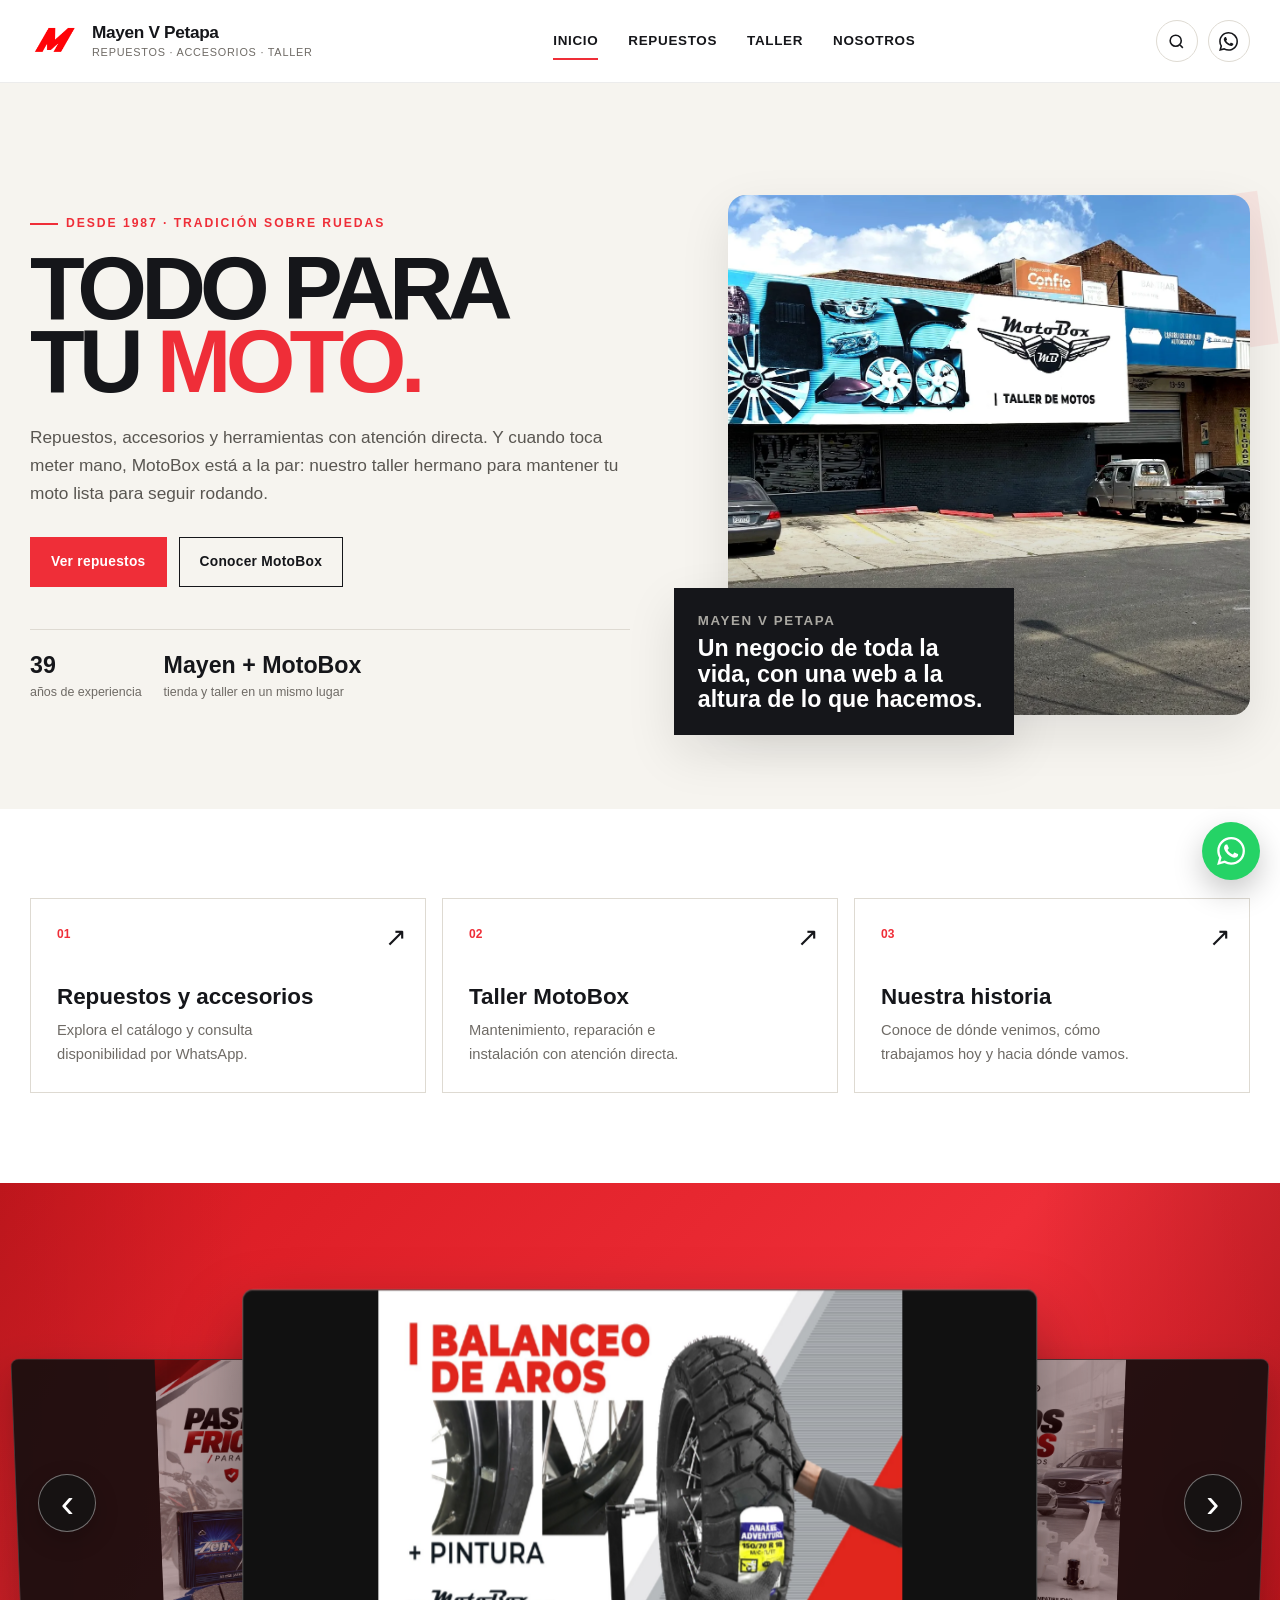
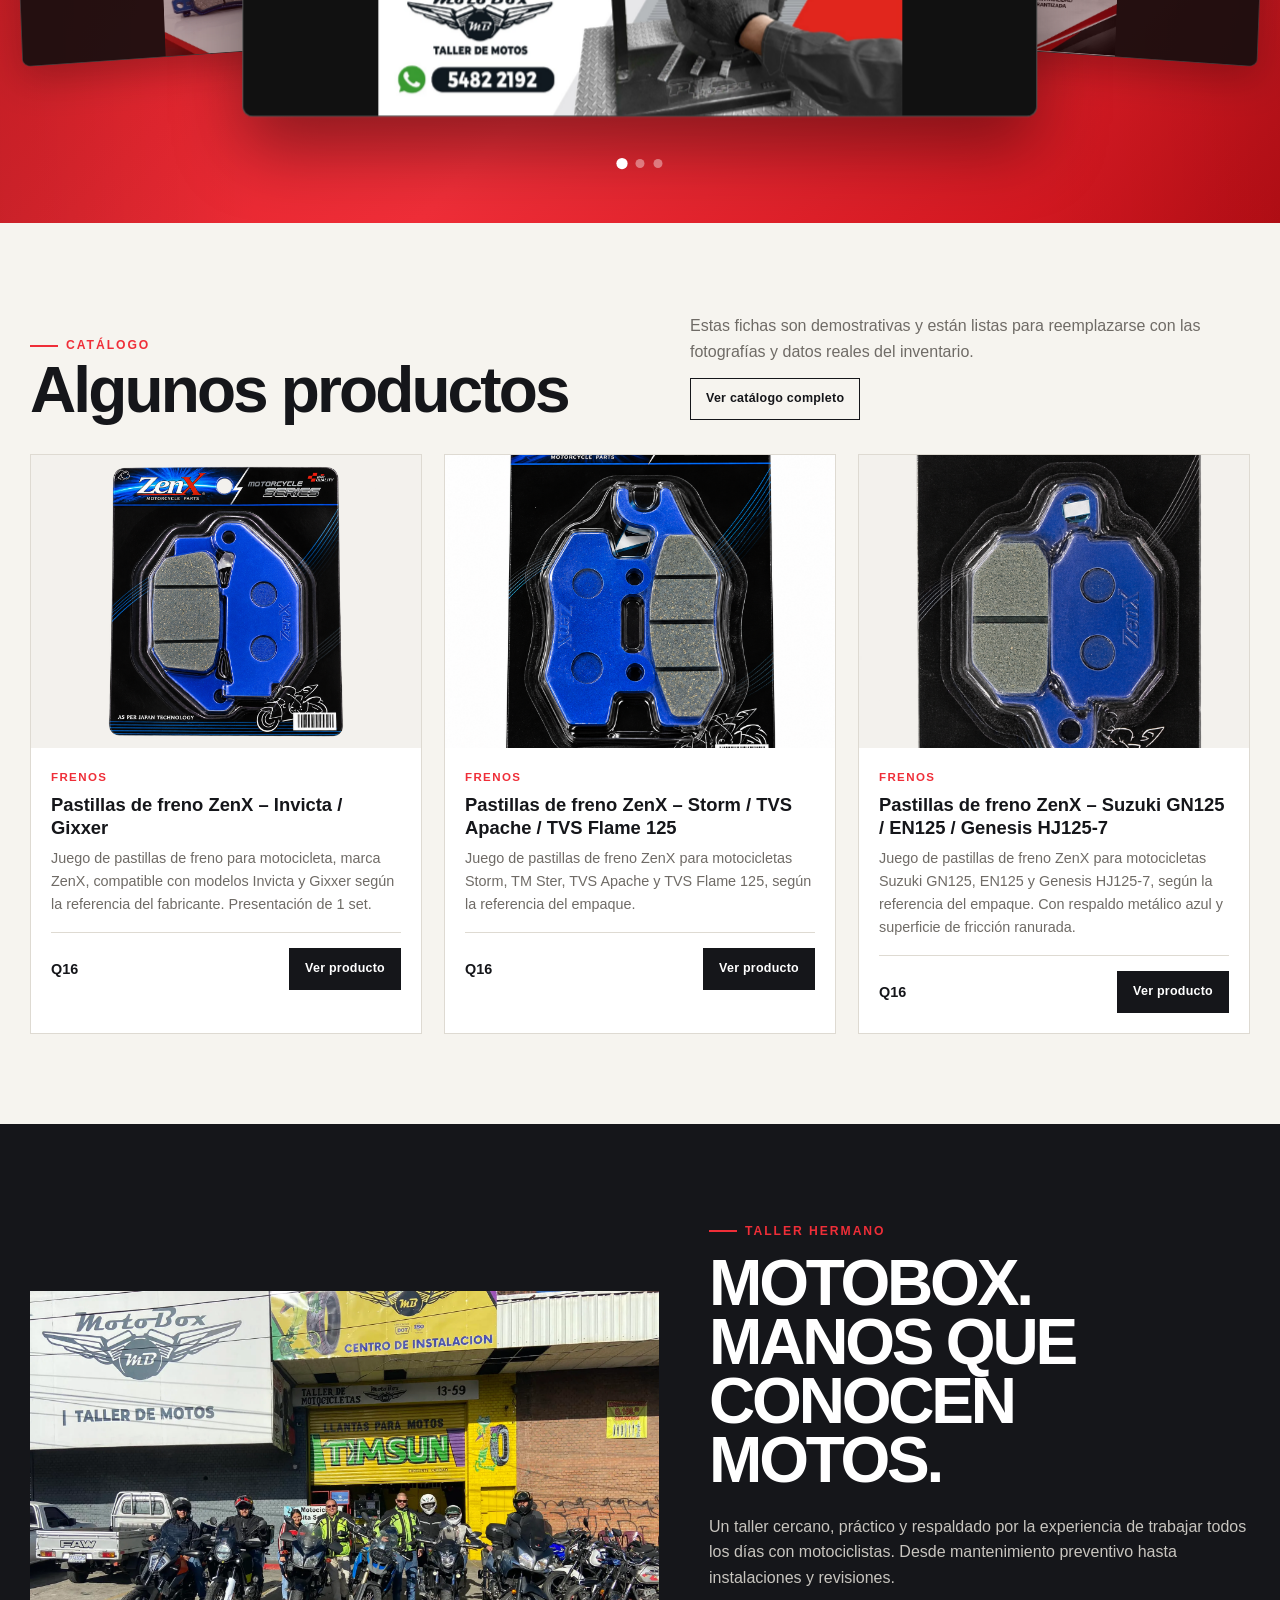
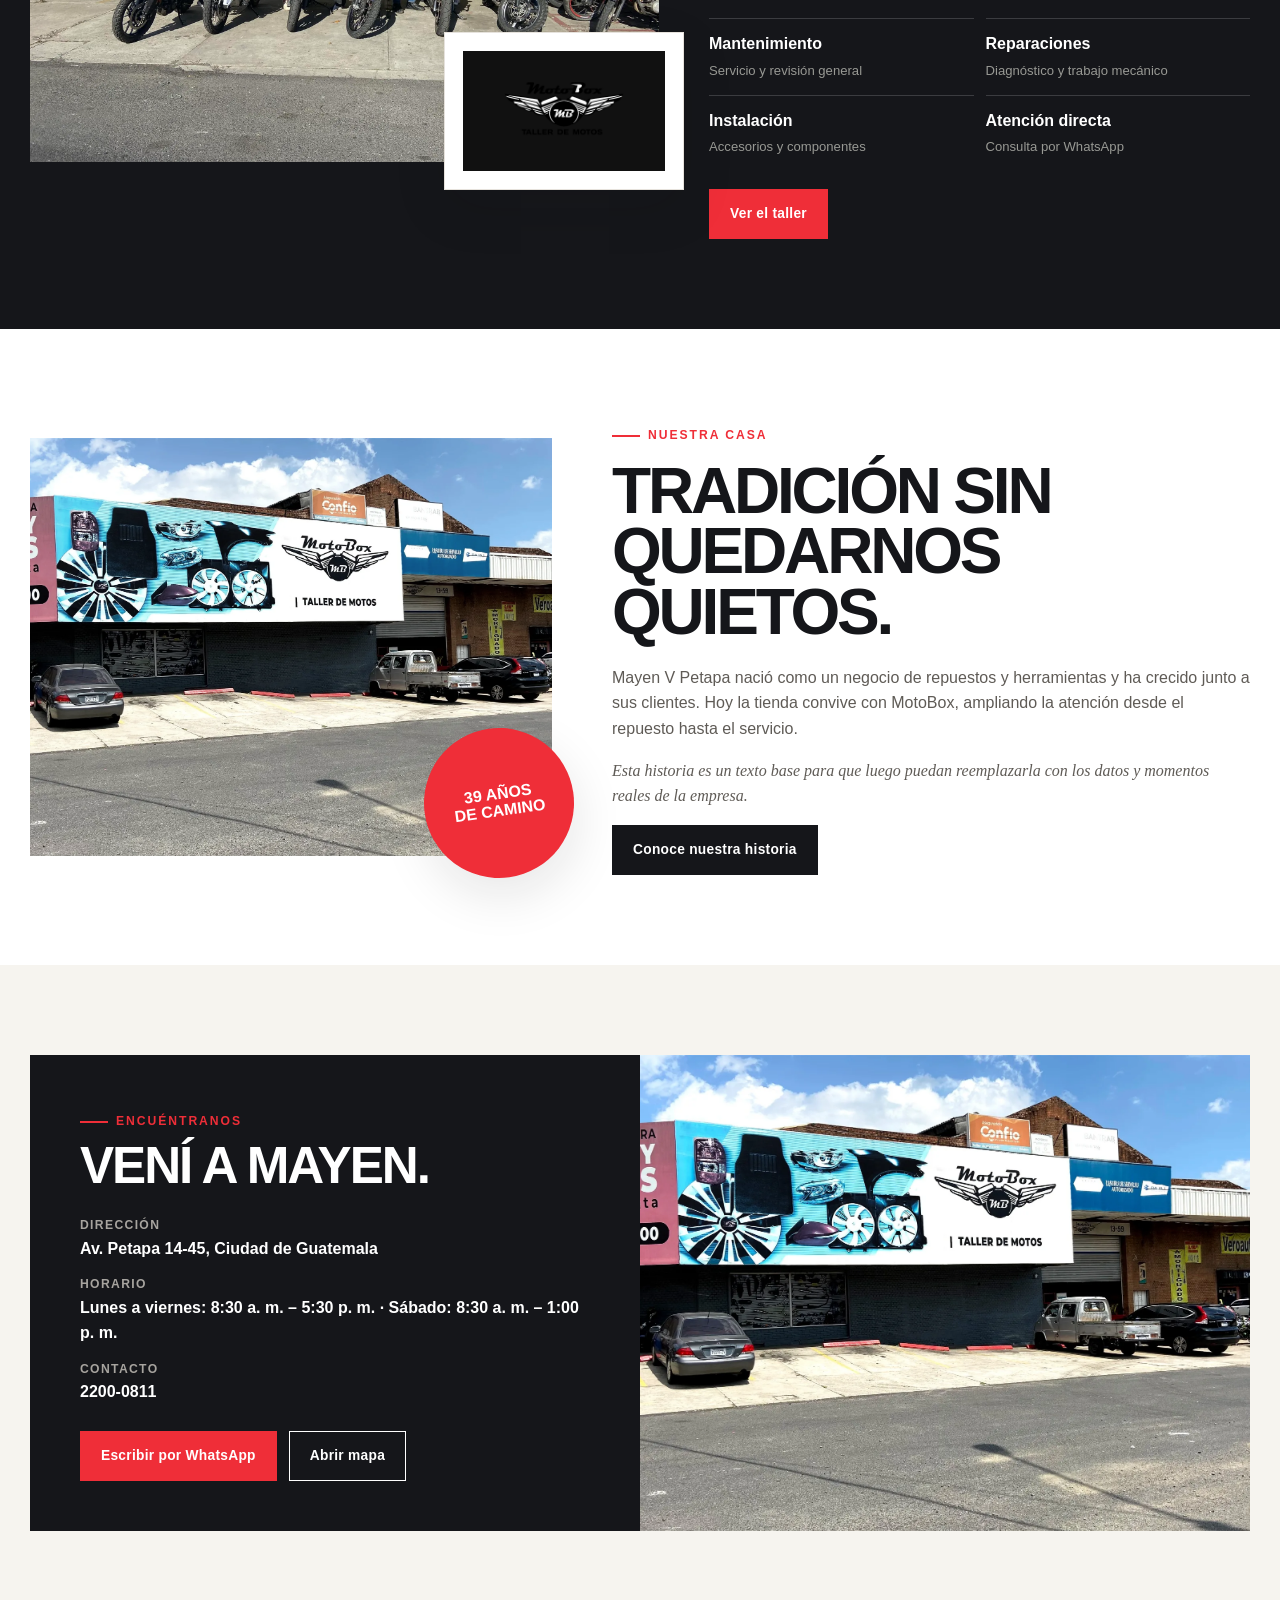
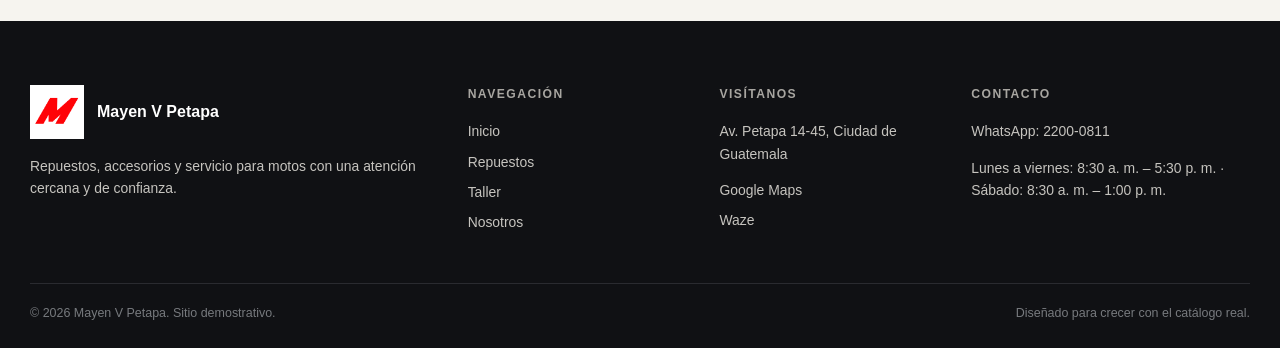
==== index.html @ 07f46ecf "pagina" ====
<!doctype html><html lang="es"><head><meta charset="utf-8"><meta name="viewport" content="width=device-width,initial-scale=1"><title>Mayen V Petapa | Repuestos, accesorios y taller</title><meta name="description" content="Mayen V Petapa - repuestos, accesorios y taller de motos."><meta name="theme-color" content="#ef2e38"><link rel="icon" href="assets/images/logo-mayen.webp"><link rel="stylesheet" href="css/styles.css"></head><body><header class="site-header">
  <div class="container header-inner">
    <a class="brand" href="index.html" aria-label="Mayen V Petapa - Inicio">
      <img src="assets/images/logo-mayen.webp" alt="Logo Mayen">
      <span class="brand-copy"><strong>Mayen V Petapa</strong><span>Repuestos · Accesorios · Taller</span></span>
    </a>
    <nav class="nav" aria-label="Navegación principal">
      <a href="index.html">Inicio</a><a href="repuestos.html">Repuestos</a><a href="taller.html">Taller</a><a href="nosotros.html">Nosotros</a>
    </nav>
    <div class="header-actions">
      <a class="icon-btn" href="repuestos.html" aria-label="Buscar productos"><svg viewBox="0 0 24 24" fill="none" stroke="currentColor" stroke-width="2"><circle cx="11" cy="11" r="7"/><path d="m20 20-3.5-3.5"/></svg></a>
      <a class="icon-btn" data-whatsapp-general target="_blank" rel="noopener" aria-label="WhatsApp"><svg viewBox="0 0 24 24" fill="currentColor" aria-hidden="true"><path d="M20.52 3.48A11.82 11.82 0 0 0 12.08 0C5.53 0 .2 5.33.2 11.88c0 2.1.55 4.15 1.6 5.95L.1 24l6.3-1.65a11.86 11.86 0 0 0 5.67 1.44h.01c6.55 0 11.88-5.33 11.88-11.88 0-3.17-1.22-6.16-3.44-8.43ZM12.08 21.8h-.01a9.86 9.86 0 0 1-5.02-1.37l-.36-.22-3.74.98 1-3.64-.24-.38a9.85 9.85 0 0 1-1.51-5.29c0-5.45 4.43-9.88 9.89-9.88a9.81 9.81 0 0 1 7 2.9 9.8 9.8 0 0 1 2.9 7c-.01 5.46-4.45 9.9-9.9 9.9Zm5.42-7.4c-.3-.15-1.76-.87-2.03-.97-.27-.1-.47-.15-.67.15-.2.3-.77.97-.94 1.17-.17.2-.35.22-.65.08-.3-.15-1.25-.46-2.38-1.47a8.91 8.91 0 0 1-1.65-2.05c-.17-.3-.02-.46.13-.6.13-.13.3-.35.45-.52.15-.17.2-.3.3-.5.1-.2.05-.37-.03-.52-.07-.15-.67-1.61-.92-2.2-.24-.58-.49-.5-.67-.51h-.57c-.2 0-.52.07-.8.37-.27.3-1.04 1.02-1.04 2.48s1.07 2.87 1.22 3.07c.15.2 2.1 3.2 5.08 4.49.71.3 1.26.49 1.7.63.71.23 1.36.2 1.87.12.57-.08 1.76-.72 2-1.41.25-.7.25-1.3.18-1.42-.08-.13-.28-.2-.58-.35Z"/></svg></a>
      <button class="menu-toggle" type="button" data-menu-toggle aria-expanded="false" aria-label="Abrir menú"><svg viewBox="0 0 24 24" fill="none" stroke="currentColor" stroke-width="2"><path d="M4 7h16M4 12h16M4 17h16"/></svg></button>
    </div>
    <div class="mobile-panel" data-mobile-panel>
      <a href="index.html">Inicio</a><a href="repuestos.html">Repuestos</a><a href="taller.html">Taller</a><a href="nosotros.html">Nosotros</a><a data-whatsapp-general target="_blank" rel="noopener">WhatsApp</a>
    </div>
  </div>
</header><main>
<section class="hero"><div class="container hero-grid">
  <div class="hero-copy"><span class="eyebrow">Desde 1987 · tradición sobre ruedas</span><h1>TODO PARA<br>TU <span class="red">MOTO.</span></h1><p>Repuestos, accesorios y herramientas con atención directa. Y cuando toca meter mano, MotoBox está a la par: nuestro taller hermano para mantener tu moto lista para seguir rodando.</p><div class="hero-actions"><a class="btn btn--red" href="repuestos.html">Ver repuestos</a><a class="btn btn--outline" href="taller.html">Conocer MotoBox</a></div><div class="hero-trust"><div><strong>39</strong><span>años de experiencia</span></div><div><strong>Mayen + MotoBox</strong><span>tienda y taller en un mismo lugar</span></div></div></div>
  <div class="hero-media"><div class="hero-mark">M</div><div class="hero-photo"><img src="assets/images/local-mayen.webp" alt="Fachada de Mayen V Petapa y MotoBox"></div><div class="hero-card"><small>Mayen V Petapa</small><strong>Un negocio de toda la vida, con una web a la altura de lo que hacemos.</strong></div></div>
</div></section>
<section class="section"><div class="container"><div class="quick-grid">
<a class="quick-card" href="repuestos.html"><span class="num">01</span><span class="arrow">↗</span><div><h3>Repuestos y accesorios</h3><p>Explora el catálogo y consulta disponibilidad por WhatsApp.</p></div></a>
<a class="quick-card" href="taller.html"><span class="num">02</span><span class="arrow">↗</span><div><h3>Taller MotoBox</h3><p>Mantenimiento, reparación e instalación con atención directa.</p></div></a>
<a class="quick-card" href="nosotros.html"><span class="num">03</span><span class="arrow">↗</span><div><h3>Nuestra historia</h3><p>Conoce de dónde venimos, cómo trabajamos hoy y hacia dónde vamos.</p></div></a>
</div></div></section>
<section class="media-band" data-news-section hidden aria-label="Novedades de Mayen"><div class="media-carousel"><button class="media-arrow prev" type="button" data-news-prev aria-label="Anterior">‹</button><div class="media-stage" data-news-track></div><button class="media-arrow next" type="button" data-news-next aria-label="Siguiente">›</button><div class="media-dots" data-news-dots></div></div></section>
<section class="section section--soft"><div class="container"><div class="section-head"><div><span class="eyebrow">Catálogo</span><h2>Algunos productos</h2></div><div><p>Estas fichas son demostrativas y están listas para reemplazarse con las fotografías y datos reales del inventario.</p><a class="btn btn--outline btn--small" href="repuestos.html" style="margin-top:14px">Ver catálogo completo</a></div></div><div class="product-grid" data-featured-products></div></div></section>
<section class="section section--dark"><div class="container motobox-grid"><div class="motobox-photo"><img src="assets/images/taller-motobox.webp" alt="Clientes y motocicletas frente a MotoBox"><div class="motobox-logo-card"><img src="assets/images/logo-motobox.webp" alt="MotoBox Taller de Motos"></div></div><div class="motobox-copy"><span class="eyebrow">Taller hermano</span><h2>MOTOBOX.<br>MANOS QUE CONOCEN MOTOS.</h2><p>Un taller cercano, práctico y respaldado por la experiencia de trabajar todos los días con motociclistas. Desde mantenimiento preventivo hasta instalaciones y revisiones.</p><div class="service-mini"><div><strong>Mantenimiento</strong><span>Servicio y revisión general</span></div><div><strong>Reparaciones</strong><span>Diagnóstico y trabajo mecánico</span></div><div><strong>Instalación</strong><span>Accesorios y componentes</span></div><div><strong>Atención directa</strong><span>Consulta por WhatsApp</span></div></div><a class="btn btn--red" href="taller.html">Ver el taller</a></div></div></section>
<section class="section"><div class="container story-grid"><div class="story-photo"><img src="assets/images/local-mayen.webp" alt="Local de Mayen V Petapa"><div class="story-stamp">39 AÑOS<br>DE CAMINO</div></div><div class="story-copy"><span class="eyebrow">Nuestra casa</span><h2>TRADICIÓN SIN QUEDARNOS QUIETOS.</h2><p>Mayen V Petapa nació como un negocio de repuestos y herramientas y ha crecido junto a sus clientes. Hoy la tienda convive con MotoBox, ampliando la atención desde el repuesto hasta el servicio.</p><p class="kicker">Esta historia es un texto base para que luego puedan reemplazarla con los datos y momentos reales de la empresa.</p><a class="btn btn--dark" href="nosotros.html">Conoce nuestra historia</a></div></div></section>
<section class="section section--soft"><div class="container"><div class="visit-card"><div class="visit-copy"><span class="eyebrow">Encuéntranos</span><h2>VENÍ A MAYEN.</h2><div class="visit-details"><div><span>Dirección</span><strong data-business-address></strong></div><div><span>Horario</span><strong data-business-hours></strong></div><div><span>Contacto</span><strong data-business-phone></strong></div></div><div class="hero-actions"><a class="btn btn--red" data-whatsapp-general target="_blank" rel="noopener">Escribir por WhatsApp</a><a class="btn btn--outline-light" data-maps-link target="_blank" rel="noopener">Abrir mapa</a></div></div><div class="visit-photo"><img src="assets/images/local-mayen.webp" alt="Fachada de Mayen V Petapa"></div></div></div></section>
</main><footer class="site-footer">
  <div class="container">
    <div class="footer-grid">
      <div><div class="footer-brand"><img src="assets/images/logo-mayen.webp" alt="Mayen"><strong>Mayen V Petapa</strong></div><p>Repuestos, accesorios y servicio para motos con una atención cercana y de confianza.</p></div>
      <div><h4>Navegación</h4><a href="index.html">Inicio</a><a href="repuestos.html">Repuestos</a><a href="taller.html">Taller</a><a href="nosotros.html">Nosotros</a></div>
      <div><h4>Visítanos</h4><p data-business-address></p><a data-maps-link target="_blank" rel="noopener">Google Maps</a><a data-waze-link target="_blank" rel="noopener">Waze</a></div>
      <div><h4>Contacto</h4><a data-whatsapp-general target="_blank" rel="noopener">WhatsApp: <span data-business-phone></span></a><p data-business-hours></p></div>
    </div>
    <div class="footer-bottom"><span>© 2026 Mayen V Petapa. Sitio demostrativo.</span><span>Diseñado para crecer con el catálogo real.</span></div>
  </div>
</footer>
<a class="whatsapp-float" data-whatsapp-general target="_blank" rel="noopener" aria-label="Abrir WhatsApp"><svg viewBox="0 0 24 24" fill="currentColor" aria-hidden="true"><path d="M20.52 3.48A11.82 11.82 0 0 0 12.08 0C5.53 0 .2 5.33.2 11.88c0 2.1.55 4.15 1.6 5.95L.1 24l6.3-1.65a11.86 11.86 0 0 0 5.67 1.44h.01c6.55 0 11.88-5.33 11.88-11.88 0-3.17-1.22-6.16-3.44-8.43ZM12.08 21.8h-.01a9.86 9.86 0 0 1-5.02-1.37l-.36-.22-3.74.98 1-3.64-.24-.38a9.85 9.85 0 0 1-1.51-5.29c0-5.45 4.43-9.88 9.89-9.88a9.81 9.81 0 0 1 7 2.9 9.8 9.8 0 0 1 2.9 7c-.01 5.46-4.45 9.9-9.9 9.9Zm5.42-7.4c-.3-.15-1.76-.87-2.03-.97-.27-.1-.47-.15-.67.15-.2.3-.77.97-.94 1.17-.17.2-.35.22-.65.08-.3-.15-1.25-.46-2.38-1.47a8.91 8.91 0 0 1-1.65-2.05c-.17-.3-.02-.46.13-.6.13-.13.3-.35.45-.52.15-.17.2-.3.3-.5.1-.2.05-.37-.03-.52-.07-.15-.67-1.61-.92-2.2-.24-.58-.49-.5-.67-.51h-.57c-.2 0-.52.07-.8.37-.27.3-1.04 1.02-1.04 2.48s1.07 2.87 1.22 3.07c.15.2 2.1 3.2 5.08 4.49.71.3 1.26.49 1.7.63.71.23 1.36.2 1.87.12.57-.08 1.76-.72 2-1.41.25-.7.25-1.3.18-1.42-.08-.13-.28-.2-.58-.35Z"/></svg></a><script src="js/config.js"></script><script src="js/products.js"></script><script src="js/news.js"></script><script src="js/main.js"></script></body></html>
---- css/styles.css ----
:root{
  --red:#ef2e38;
  --red-dark:#cf2029;
  --ink:#15161a;
  --ink-2:#24252a;
  --paper:#f6f4ef;
  --paper-2:#ece9e2;
  --white:#fff;
  --muted:#6f6b66;
  --line:#dedad2;
  --max:1220px;
  --radius:18px;
  --shadow:0 18px 50px rgba(20,20,20,.10);
}
*{box-sizing:border-box}
html{scroll-behavior:smooth}
body{margin:0;font-family:Arial,Helvetica,sans-serif;color:var(--ink);background:#fff;line-height:1.6}
img{max-width:100%;display:block}
a{color:inherit}
button,input,select,textarea{font:inherit}
.container{width:min(calc(100% - 36px),var(--max));margin-inline:auto}
.eyebrow{display:inline-flex;align-items:center;gap:8px;font-size:.76rem;letter-spacing:.16em;text-transform:uppercase;font-weight:800;color:var(--red)}
.eyebrow::before{content:"";width:28px;height:2px;background:currentColor}
.section{padding:90px 0}
.section--soft{background:var(--paper)}
.section--dark{background:var(--ink);color:#fff}
.section-head{display:flex;align-items:end;justify-content:space-between;gap:24px;margin-bottom:34px}
.section-head h2,.display-title{margin:.25rem 0 0;font-size:clamp(2.1rem,5vw,4.6rem);line-height:.95;letter-spacing:-.045em;font-weight:900}
.section-head p{max-width:560px;margin:0;color:var(--muted)}
.section--dark .section-head p{color:#c9c6c1}
.btn{display:inline-flex;align-items:center;justify-content:center;gap:10px;min-height:50px;padding:0 20px;border:1px solid transparent;text-decoration:none;font-weight:800;font-size:.86rem;letter-spacing:.02em;transition:.2s ease;cursor:pointer}
.btn:hover{transform:translateY(-2px)}
.btn--red{background:var(--red);color:#fff}
.btn--red:hover{background:var(--red-dark)}
.btn--dark{background:var(--ink);color:#fff}
.btn--outline{border-color:var(--ink);background:transparent;color:var(--ink)}
.btn--outline-light{border-color:#fff;background:transparent;color:#fff}
.btn--light{background:#fff;color:var(--ink)}
.btn--small{min-height:42px;padding:0 15px;font-size:.78rem}

/* Header */
.site-header{position:sticky;top:0;z-index:1000;background:rgba(255,255,255,.96);backdrop-filter:blur(12px);border-bottom:1px solid rgba(20,20,20,.08)}
.header-inner{height:82px;display:flex;align-items:center;justify-content:space-between;gap:24px}
.brand{display:flex;align-items:center;gap:12px;text-decoration:none;min-width:max-content}
.brand img{width:50px;height:50px;object-fit:cover;border-radius:4px}
.brand-copy{display:flex;flex-direction:column;line-height:1}
.brand-copy strong{font-size:1.08rem;letter-spacing:-.02em}
.brand-copy span{font-size:.68rem;color:var(--muted);margin-top:5px;letter-spacing:.07em;text-transform:uppercase}
.nav{display:flex;align-items:center;gap:30px}
.nav a{text-decoration:none;font-size:.84rem;font-weight:800;letter-spacing:.05em;text-transform:uppercase;position:relative}
.nav a::after{content:"";position:absolute;height:2px;background:var(--red);left:0;right:100%;bottom:-8px;transition:.2s ease}
.nav a:hover::after,.nav a.active::after{right:0}
.header-actions{display:flex;align-items:center;gap:10px}
.icon-btn{width:42px;height:42px;display:grid;place-items:center;border:1px solid var(--line);background:#fff;text-decoration:none;border-radius:50%}
.icon-btn svg{width:19px;height:19px}
.menu-toggle{display:none;width:44px;height:44px;border:0;background:var(--ink);color:#fff;border-radius:50%;align-items:center;justify-content:center;cursor:pointer}
.mobile-panel{display:none}

/* Hero */
.hero{background:var(--paper);padding:52px 0 34px;overflow:hidden}
.hero-grid{display:grid;grid-template-columns:1.02fr .98fr;align-items:center;gap:44px;min-height:640px}
.hero h1{font-size:clamp(3.6rem,7vw,7.2rem);line-height:.82;letter-spacing:-.065em;margin:18px 0 26px;font-weight:900;max-width:720px}
.hero h1 .red{color:var(--red)}
.hero-copy>p{font-size:1.08rem;max-width:590px;color:#595651;margin-bottom:30px}
.hero-actions{display:flex;gap:12px;flex-wrap:wrap}
.hero-trust{display:flex;align-items:center;gap:22px;margin-top:42px;padding-top:24px;border-top:1px solid var(--line)}
.hero-trust strong{display:block;font-size:1.45rem;line-height:1}
.hero-trust span{font-size:.78rem;color:var(--muted)}
.hero-media{position:relative;min-height:560px}
.hero-photo{position:absolute;inset:20px 0 20px 54px;border-radius:var(--radius);overflow:hidden;box-shadow:var(--shadow);background:#ddd}
.hero-photo img{width:100%;height:100%;object-fit:cover}
.hero-photo::after{content:"";position:absolute;inset:0;background:linear-gradient(180deg,transparent 55%,rgba(0,0,0,.48))}
.hero-card{position:absolute;left:0;bottom:0;z-index:3;background:var(--ink);color:#fff;padding:22px 24px;width:min(340px,80%);box-shadow:var(--shadow)}
.hero-card small{display:block;color:#aaa8a2;text-transform:uppercase;letter-spacing:.12em;font-weight:800;margin-bottom:5px}
.hero-card strong{font-size:1.45rem;line-height:1.1;display:block}
.hero-mark{position:absolute;right:-34px;top:-10px;color:var(--red);font-size:14rem;line-height:1;font-weight:900;opacity:.08;transform:rotate(-8deg)}

/* Quick links */
.quick-grid{display:grid;grid-template-columns:repeat(3,1fr);gap:16px;margin-top:-1px}
.quick-card{position:relative;min-height:190px;padding:26px;background:#fff;border:1px solid var(--line);text-decoration:none;display:flex;flex-direction:column;justify-content:space-between;overflow:hidden;transition:.2s ease}
.quick-card:hover{border-color:var(--red);transform:translateY(-4px);box-shadow:0 16px 34px rgba(20,20,20,.08)}
.quick-card .num{font-size:.75rem;font-weight:800;color:var(--red)}
.quick-card h3{font-size:1.4rem;margin:35px 0 4px}
.quick-card p{margin:0;color:var(--muted);font-size:.92rem;max-width:260px}
.quick-card .arrow{position:absolute;right:18px;top:18px;font-size:1.6rem}

/* Products */
.product-grid{display:grid;grid-template-columns:repeat(3,1fr);gap:22px}
.product-card{background:#fff;border:1px solid var(--line);overflow:hidden;transition:.2s ease;position:relative}
.product-card:hover{transform:translateY(-5px);box-shadow:var(--shadow)}
.product-image{aspect-ratio:4/3;background:#f3f1ed;overflow:hidden;display:block}
.product-image img{width:100%;height:100%;object-fit:cover;transition:transform .35s ease}
.product-card:hover .product-image img{transform:scale(1.03)}
.product-body{padding:20px}
.product-category{font-size:.72rem;text-transform:uppercase;letter-spacing:.12em;font-weight:800;color:var(--red)}
.product-body h3{font-size:1.15rem;line-height:1.25;margin:7px 0 8px}
.product-body p{color:var(--muted);font-size:.9rem;margin:0 0 16px}
.product-footer{display:flex;align-items:center;justify-content:space-between;gap:12px;border-top:1px solid var(--line);padding-top:15px}
.product-footer strong{font-size:.9rem}
.demo-badge{position:absolute;top:12px;left:12px;z-index:2;background:var(--ink);color:#fff;padding:7px 10px;font-size:.66rem;font-weight:800;letter-spacing:.09em;text-transform:uppercase}

/* Motobox block */
.motobox-grid{display:grid;grid-template-columns:1fr .86fr;gap:50px;align-items:center}
.motobox-photo{position:relative}
.motobox-photo img{width:100%;aspect-ratio:4/3;object-fit:cover}
.motobox-logo-card{position:absolute;right:-25px;bottom:-28px;background:#fff;width:240px;padding:18px;border:1px solid #e6e2dc;box-shadow:var(--shadow)}
.motobox-logo-card img{width:100%;height:120px;object-fit:contain;background:#111}
.motobox-copy h2{font-size:clamp(2.5rem,5vw,5.3rem);line-height:.92;letter-spacing:-.05em;margin:13px 0 24px}
.motobox-copy p{color:#c8c5bf;font-size:1rem;max-width:540px}
.service-mini{display:grid;grid-template-columns:1fr 1fr;gap:12px;margin:28px 0 30px}
.service-mini div{border-top:1px solid #3b3c40;padding-top:12px}
.service-mini strong{display:block;color:#fff}
.service-mini span{color:#989994;font-size:.82rem}

/* Story */
.story-grid{display:grid;grid-template-columns:.9fr 1.1fr;gap:60px;align-items:center}
.story-photo{position:relative}
.story-photo img{width:100%;aspect-ratio:5/4;object-fit:cover;filter:saturate(.82)}
.story-stamp{position:absolute;right:-22px;bottom:-22px;background:var(--red);color:#fff;width:150px;height:150px;border-radius:50%;display:grid;place-items:center;text-align:center;font-weight:900;line-height:1.05;transform:rotate(-8deg);box-shadow:var(--shadow)}
.story-copy h2{font-size:clamp(2.5rem,5vw,5rem);line-height:.95;letter-spacing:-.05em;margin:15px 0 22px}
.story-copy p{color:#5f5b56}

/* Visit */
.visit-card{display:grid;grid-template-columns:1fr 1fr;background:var(--ink);color:#fff;overflow:hidden}
.visit-copy{padding:50px}
.visit-copy h2{font-size:clamp(2.3rem,4vw,4.5rem);line-height:.95;letter-spacing:-.04em;margin:10px 0 24px}
.visit-details{display:grid;gap:14px;margin:26px 0}
.visit-details span{display:block;color:#a7a49f;font-size:.76rem;text-transform:uppercase;letter-spacing:.11em;font-weight:800}
.visit-details strong{font-size:1rem}
.visit-photo img{width:100%;height:100%;object-fit:cover;min-height:430px}

/* Inner hero */
.inner-hero{background:var(--paper);padding:72px 0 58px;border-bottom:1px solid var(--line)}
.inner-hero .container{display:grid;grid-template-columns:1fr .75fr;gap:60px;align-items:end}
.inner-hero h1{font-size:clamp(3.6rem,7vw,7rem);line-height:.86;letter-spacing:-.06em;margin:14px 0 0}
.inner-hero p{color:var(--muted);font-size:1.02rem;margin:0}

/* catalog filters */
.catalog-toolbar{display:grid;grid-template-columns:1fr auto;gap:18px;align-items:center;margin-bottom:28px}
.search-wrap{position:relative}
.search-wrap input{width:100%;height:52px;border:1px solid var(--line);padding:0 48px 0 16px;background:#fff;outline:none}
.search-wrap input:focus{border-color:var(--red)}
.search-wrap svg{position:absolute;right:16px;top:17px;width:18px;height:18px;color:#777}
.filters{display:flex;gap:8px;flex-wrap:wrap}
.filter-btn{height:42px;padding:0 14px;background:#fff;border:1px solid var(--line);font-weight:800;font-size:.76rem;cursor:pointer}
.filter-btn.active,.filter-btn:hover{background:var(--ink);color:#fff;border-color:var(--ink)}
.catalog-note{margin-top:26px;color:var(--muted);font-size:.82rem}

/* Taller */
.taller-hero{padding:70px 0;background:#111;color:#fff;overflow:hidden}
.taller-grid{display:grid;grid-template-columns:.9fr 1.1fr;gap:60px;align-items:center}
.taller-logo-wrap{max-width:520px;margin-bottom:24px;padding:20px;background:#050505;border:1px solid #323338}
.taller-logo-wrap img{width:100%;height:220px;object-fit:contain}
.taller-copy h1{font-size:clamp(3.2rem,6vw,6.3rem);line-height:.88;letter-spacing:-.055em;margin:10px 0 20px}
.taller-copy p{color:#c7c3bd;max-width:570px}
.taller-photo{position:relative}
.taller-photo img{width:100%;aspect-ratio:4/5;object-fit:cover}
.taller-photo::after{content:"";position:absolute;inset:0;border:1px solid rgba(255,255,255,.14);pointer-events:none}
.services-grid{display:grid;grid-template-columns:repeat(4,1fr);gap:15px}
.service-card{padding:26px;border:1px solid var(--line);background:#fff;min-height:240px}
.service-card .service-no{font-size:.72rem;color:var(--red);font-weight:800}
.service-card h3{margin:50px 0 10px;font-size:1.25rem}
.service-card p{margin:0;color:var(--muted);font-size:.9rem}

/* About */
.about-lead{display:grid;grid-template-columns:1fr 1fr;gap:60px;align-items:start}
.about-lead h2{font-size:clamp(2.7rem,5vw,5rem);line-height:.95;letter-spacing:-.05em;margin:13px 0 0}
.about-lead p{font-size:1.02rem;color:#5f5b56}
.timeline{margin-top:52px;border-top:1px solid var(--line)}
.timeline-item{display:grid;grid-template-columns:180px 1fr;gap:30px;padding:28px 0;border-bottom:1px solid var(--line)}
.timeline-item .year{font-size:2rem;font-weight:900;color:var(--red)}
.timeline-item h3{margin:0 0 6px;font-size:1.2rem}
.timeline-item p{margin:0;color:var(--muted)}
.team-dummy{display:grid;grid-template-columns:.9fr 1.1fr;background:var(--ink);color:#fff;overflow:hidden}
.team-placeholder{min-height:420px;background:linear-gradient(135deg,#2b2c31,#15161a);display:grid;place-items:center;padding:40px;text-align:center}
.team-placeholder .avatar-row{display:flex;justify-content:center;gap:14px;margin-bottom:20px}
.avatar{width:74px;height:74px;border-radius:50%;background:#3c3d43;border:2px solid #55565d}
.team-placeholder strong{font-size:1.2rem}
.team-placeholder span{display:block;color:#9b9b98;font-size:.83rem;margin-top:7px}
.team-copy{padding:50px}
.team-copy h2{font-size:clamp(2.2rem,4vw,4.1rem);line-height:.95;letter-spacing:-.04em;margin:12px 0 20px}
.team-copy p{color:#c3c0bb}

/* Product detail */
.product-detail{padding:64px 0 90px}
.product-detail-grid{display:grid;grid-template-columns:1.05fr .95fr;gap:54px;align-items:start}
.product-main-image{background:var(--paper);border:1px solid var(--line);aspect-ratio:4/3;overflow:hidden}
.product-main-image img{width:100%;height:100%;object-fit:cover}
.product-thumbs{display:grid;grid-template-columns:repeat(3,1fr);gap:10px;margin-top:10px}
.thumb{border:1px solid var(--line);background:#fff;padding:0;cursor:pointer;aspect-ratio:4/3;overflow:hidden}
.thumb.active{border:2px solid var(--red)}
.thumb img{width:100%;height:100%;object-fit:cover}
.product-info{position:sticky;top:110px}
.product-info .back-link{font-size:.78rem;font-weight:800;text-transform:uppercase;letter-spacing:.08em;text-decoration:none;color:var(--muted)}
.product-info h1{font-size:clamp(2.6rem,5vw,5.1rem);line-height:.92;letter-spacing:-.05em;margin:18px 0 16px}
.product-info .lead{font-size:1.02rem;color:#5f5b56}
.product-price{font-size:1.4rem;font-weight:900;margin:22px 0}
.product-info .btn{width:100%;margin-bottom:12px}
.product-specs{margin-top:30px;border-top:1px solid var(--line)}
.spec-row{display:grid;grid-template-columns:130px 1fr;gap:20px;padding:13px 0;border-bottom:1px solid var(--line);font-size:.88rem}
.spec-row strong{font-size:.74rem;text-transform:uppercase;letter-spacing:.08em;color:var(--muted)}
.product-description{margin-top:38px}
.product-description h2{font-size:1.25rem}
.product-description p{color:#5f5b56}

/* WhatsApp */
.whatsapp-float{position:fixed;right:20px;bottom:20px;z-index:900;width:58px;height:58px;border-radius:50%;display:grid;place-items:center;background:#25D366;color:#fff;box-shadow:0 12px 30px rgba(0,0,0,.22);text-decoration:none}
.whatsapp-float svg{width:28px;height:28px}

/* footer */
.site-footer{background:#101114;color:#fff;padding:64px 0 24px}
.footer-grid{display:grid;grid-template-columns:1.3fr .7fr .7fr .9fr;gap:35px}
.footer-brand{display:flex;align-items:center;gap:13px;margin-bottom:16px}
.footer-brand img{width:54px;height:54px;object-fit:cover}
.footer-grid h4{font-size:.76rem;letter-spacing:.12em;text-transform:uppercase;color:#a8a6a1;margin:0 0 16px}
.footer-grid p,.footer-grid a{color:#c6c4bf;font-size:.87rem;text-decoration:none}
.footer-grid a{display:block;margin:8px 0}
.footer-grid a:hover{color:#fff}
.footer-bottom{border-top:1px solid #2a2b30;margin-top:42px;padding-top:20px;display:flex;justify-content:space-between;gap:20px;color:#777a7e;font-size:.78rem}

/* utility */
.hide{display:none!important}
.notice{padding:14px 16px;border:1px solid #f1c7ca;background:#fff4f5;color:#7e2329;font-size:.86rem;margin-bottom:24px}
.kicker{font-family:Georgia,serif;font-style:italic;color:var(--muted)}

@media(max-width:1050px){
  .nav{gap:18px}
  .hero-grid,.motobox-grid,.story-grid,.taller-grid,.product-detail-grid{gap:34px}
  .services-grid{grid-template-columns:1fr 1fr}
  .footer-grid{grid-template-columns:1fr 1fr}
}
@media(max-width:860px){
  .nav,.header-actions .icon-btn{display:none}
  .menu-toggle{display:flex}
  .mobile-panel.open{display:block;position:absolute;top:82px;left:0;right:0;background:#fff;border-bottom:1px solid var(--line);padding:16px 18px 22px;box-shadow:0 14px 30px rgba(0,0,0,.08)}
  .mobile-panel a{display:block;padding:12px 6px;border-bottom:1px solid #eee;text-decoration:none;font-weight:800;text-transform:uppercase;font-size:.83rem}
  .hero-grid,.motobox-grid,.story-grid,.inner-hero .container,.taller-grid,.about-lead,.visit-card,.product-detail-grid,.team-dummy{grid-template-columns:1fr}
  .hero-grid{min-height:auto;padding-bottom:20px}
  .hero-media{min-height:470px}
  .hero-photo{inset:10px 0 20px 30px}
  .quick-grid,.product-grid{grid-template-columns:1fr 1fr}
  .story-copy{order:-1}
  .story-stamp{right:12px}
  .visit-photo img{min-height:320px}
  .inner-hero{padding-top:54px}
  .catalog-toolbar{grid-template-columns:1fr}
  .product-info{position:static}
  .footer-grid{grid-template-columns:1fr 1fr}
}
@media(max-width:620px){
  .container{width:min(calc(100% - 24px),var(--max))}
  .section{padding:68px 0}
  .header-inner{height:72px}
  .mobile-panel.open{top:72px}
  .brand img{width:44px;height:44px}
  .brand-copy span{display:none}
  .hero{padding-top:34px}
  .hero h1{font-size:clamp(3.3rem,18vw,5.3rem)}
  .hero-media{min-height:390px}
  .hero-photo{left:14px}
  .hero-card{width:90%;padding:17px 18px}
  .hero-trust{gap:13px}
  .quick-grid,.product-grid,.service-mini,.services-grid{grid-template-columns:1fr}
  .section-head{align-items:start;flex-direction:column}
  .motobox-logo-card{position:relative;right:auto;bottom:auto;margin:-44px 18px 0 auto}
  .visit-copy,.team-copy{padding:32px 24px}
  .timeline-item{grid-template-columns:1fr;gap:8px}
  .footer-grid{grid-template-columns:1fr}
  .footer-bottom{flex-direction:column}
  .whatsapp-float{width:54px;height:54px;right:14px;bottom:14px}
  .product-thumbs{grid-template-columns:repeat(3,1fr)}
  .spec-row{grid-template-columns:1fr;gap:4px}
}

/* News carousel */
.news-carousel{position:relative;min-height:460px;background:#111;overflow:hidden}.news-track{position:relative;min-height:460px}.news-slide{position:absolute;inset:0;opacity:0;transition:opacity .45s ease;pointer-events:none}.news-slide.active{opacity:1;pointer-events:auto}.news-slide img{width:100%;height:460px;object-fit:cover}.news-slide::after{content:"";position:absolute;inset:0;background:linear-gradient(90deg,rgba(0,0,0,.72),rgba(0,0,0,.08))}.news-overlay{position:absolute;z-index:2;left:clamp(24px,6vw,80px);bottom:clamp(30px,6vw,70px);max-width:620px;color:#fff}.news-overlay span{font-size:.72rem;text-transform:uppercase;letter-spacing:.12em}.news-overlay h3{font-size:clamp(2rem,4vw,4.4rem);line-height:.95;letter-spacing:-.04em;margin:10px 0}.news-overlay p{max-width:520px}.news-arrow{position:absolute;z-index:5;top:50%;transform:translateY(-50%);width:46px;height:46px;border:0;background:rgba(255,255,255,.9);font-size:2rem;cursor:pointer}.news-arrow.prev{left:14px}.news-arrow.next{right:14px}.news-dots{position:absolute;z-index:5;left:50%;bottom:15px;transform:translateX(-50%);display:flex;gap:7px}.news-dots button{width:9px;height:9px;border-radius:50%;border:0;background:rgba(255,255,255,.45);padding:0}.news-dots button.active{background:#fff}
@media(max-width:620px){.news-carousel,.news-track{min-height:390px}.news-slide img{height:390px}.news-arrow{width:38px;height:38px}}

/* =========================================================
   V3 · CARRUSEL MULTIMEDIA TIPO ROLLO
   Solo imagen/video. El contenido textual va dentro del arte.
   ========================================================= */
.news-section{display:none!important}
.media-band{position:relative;width:100%;margin:0;padding:clamp(46px,6vw,82px) 0;background:linear-gradient(135deg,#d71920 0%,#ef2e38 55%,#c70f17 100%);overflow:hidden}
.media-band::before{content:"";position:absolute;inset:0;background:linear-gradient(90deg,rgba(0,0,0,.12),transparent 20%,transparent 80%,rgba(0,0,0,.12));pointer-events:none}
.media-carousel{position:relative;width:100%;height:clamp(300px,38vw,560px);perspective:1200px}
.media-stage{position:relative;width:100%;height:100%;transform-style:preserve-3d}
.media-slide{position:absolute;left:50%;top:50%;width:min(58vw,820px);height:min(34vw,480px);max-height:82%;transform:translate(-50%,-50%) scale(.58);opacity:0;z-index:0;pointer-events:none;transition:transform .55s cubic-bezier(.2,.75,.25,1),opacity .4s ease,filter .55s ease;filter:brightness(.68) saturate(.82);border-radius:10px;overflow:hidden;background:#111;box-shadow:0 18px 48px rgba(0,0,0,.28);border:1px solid rgba(255,255,255,.28)}
.media-slide img,.media-slide video{width:100%;height:100%;display:block;object-fit:contain;background:#111}
.media-slide.is-active{transform:translate(-50%,-50%) translateZ(80px) scale(1);opacity:1;z-index:5;pointer-events:auto;filter:none;box-shadow:0 30px 65px rgba(0,0,0,.4)}
.media-slide.is-prev{transform:translate(-94%,-50%) rotateY(18deg) rotateZ(-2deg) scale(.72);opacity:.88;z-index:3}
.media-slide.is-next{transform:translate(-6%,-50%) rotateY(-18deg) rotateZ(2deg) scale(.72);opacity:.88;z-index:3}
.media-slide.is-prev2{transform:translate(-132%,-50%) rotateY(25deg) rotateZ(-4deg) scale(.5);opacity:.48;z-index:1}
.media-slide.is-next2{transform:translate(32%,-50%) rotateY(-25deg) rotateZ(4deg) scale(.5);opacity:.48;z-index:1}
.media-arrow{position:absolute;z-index:10;top:50%;transform:translateY(-50%);width:58px;height:58px;border:1px solid rgba(255,255,255,.4);border-radius:50%;background:rgba(20,20,20,.82);color:#fff;font-size:2.5rem;line-height:1;cursor:pointer;display:grid;place-items:center;transition:.2s ease;box-shadow:0 8px 25px rgba(0,0,0,.2)}
.media-arrow:hover{background:#111;transform:translateY(-50%) scale(1.06)}
.media-arrow.prev{left:clamp(14px,3vw,48px)}.media-arrow.next{right:clamp(14px,3vw,48px)}
.media-dots{position:absolute;z-index:10;left:50%;bottom:-22px;transform:translateX(-50%);display:flex;gap:9px}
.media-dots button{width:9px;height:9px;padding:0;border:0;border-radius:50%;background:rgba(255,255,255,.4);cursor:pointer}.media-dots button.active{background:#fff;transform:scale(1.25)}
@media(max-width:760px){.media-band{padding:38px 0 52px}.media-carousel{height:330px}.media-slide{width:76vw;height:250px}.media-slide.is-prev{transform:translate(-106%,-50%) rotateY(14deg) rotateZ(-2deg) scale(.58)}.media-slide.is-next{transform:translate(6%,-50%) rotateY(-14deg) rotateZ(2deg) scale(.58)}.media-slide.is-prev2,.media-slide.is-next2{opacity:0}.media-arrow{width:44px;height:44px;font-size:2rem}.media-arrow.prev{left:8px}.media-arrow.next{right:8px}}
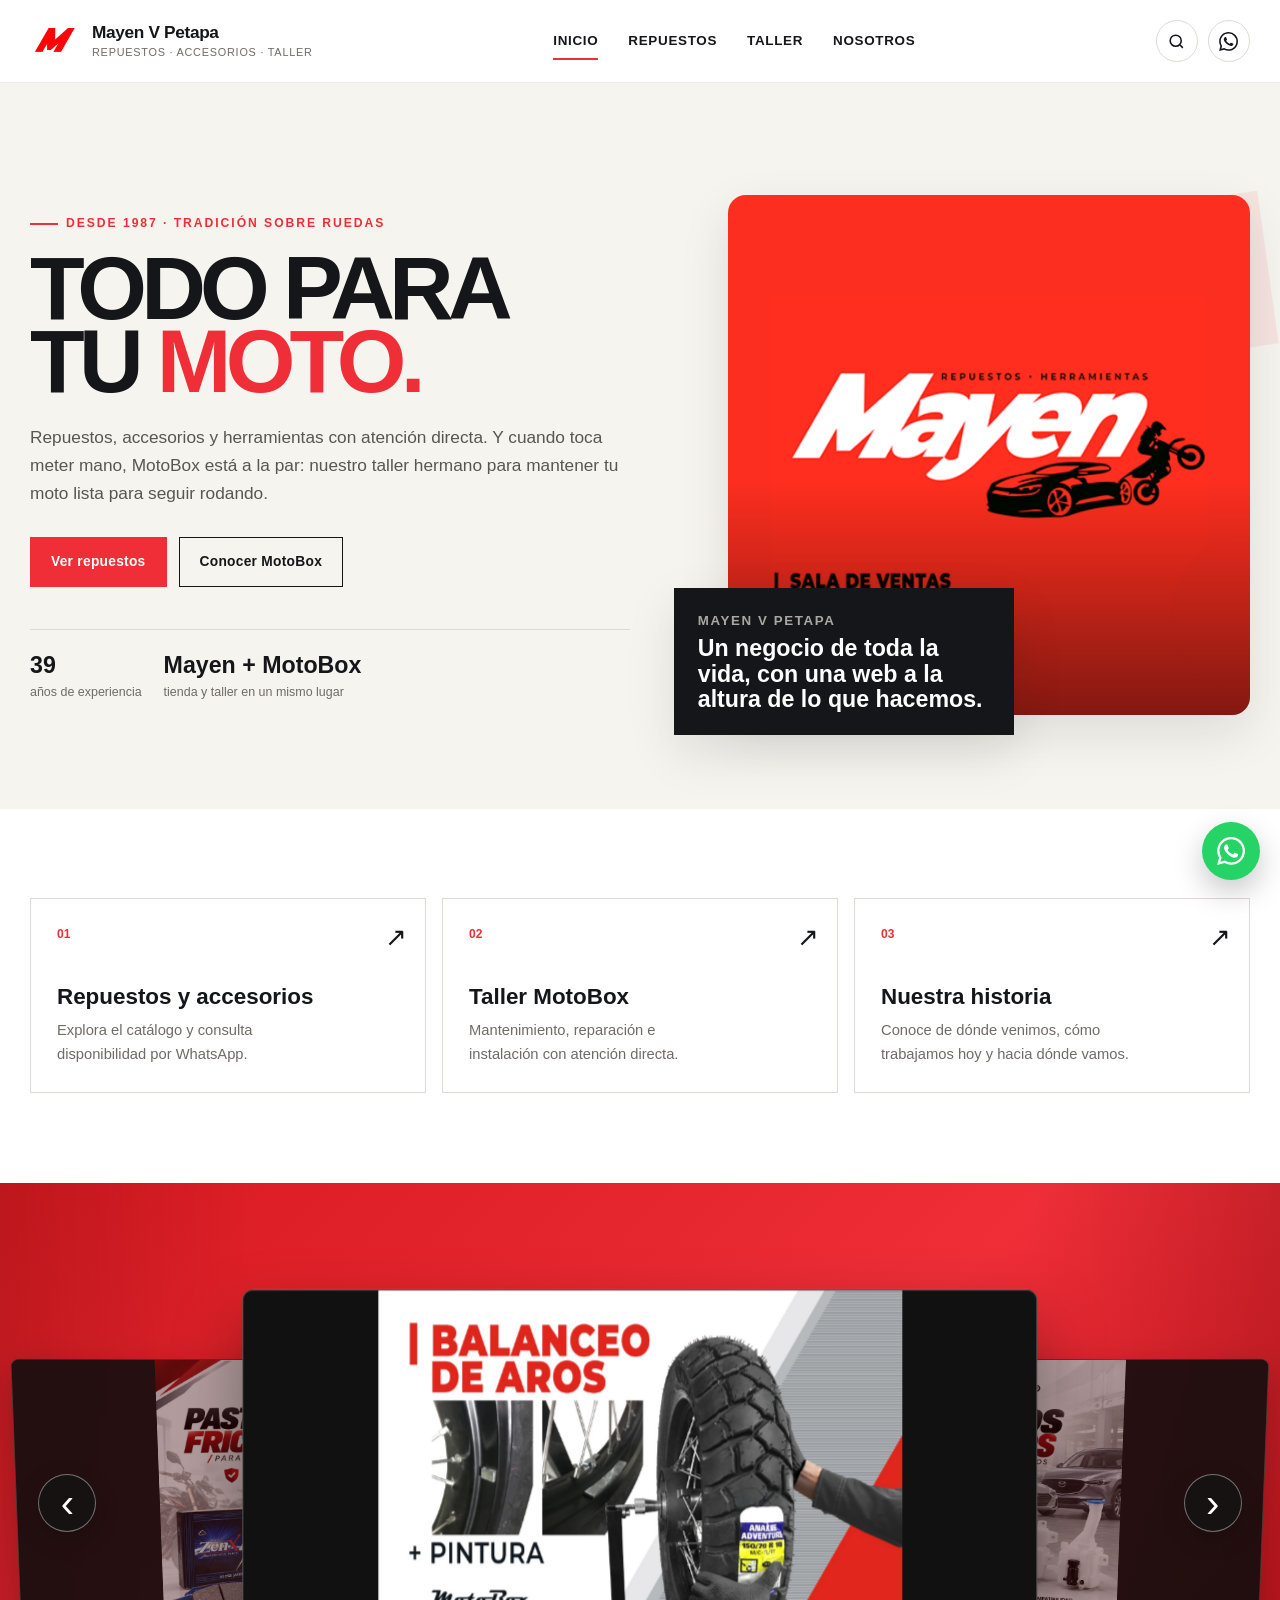
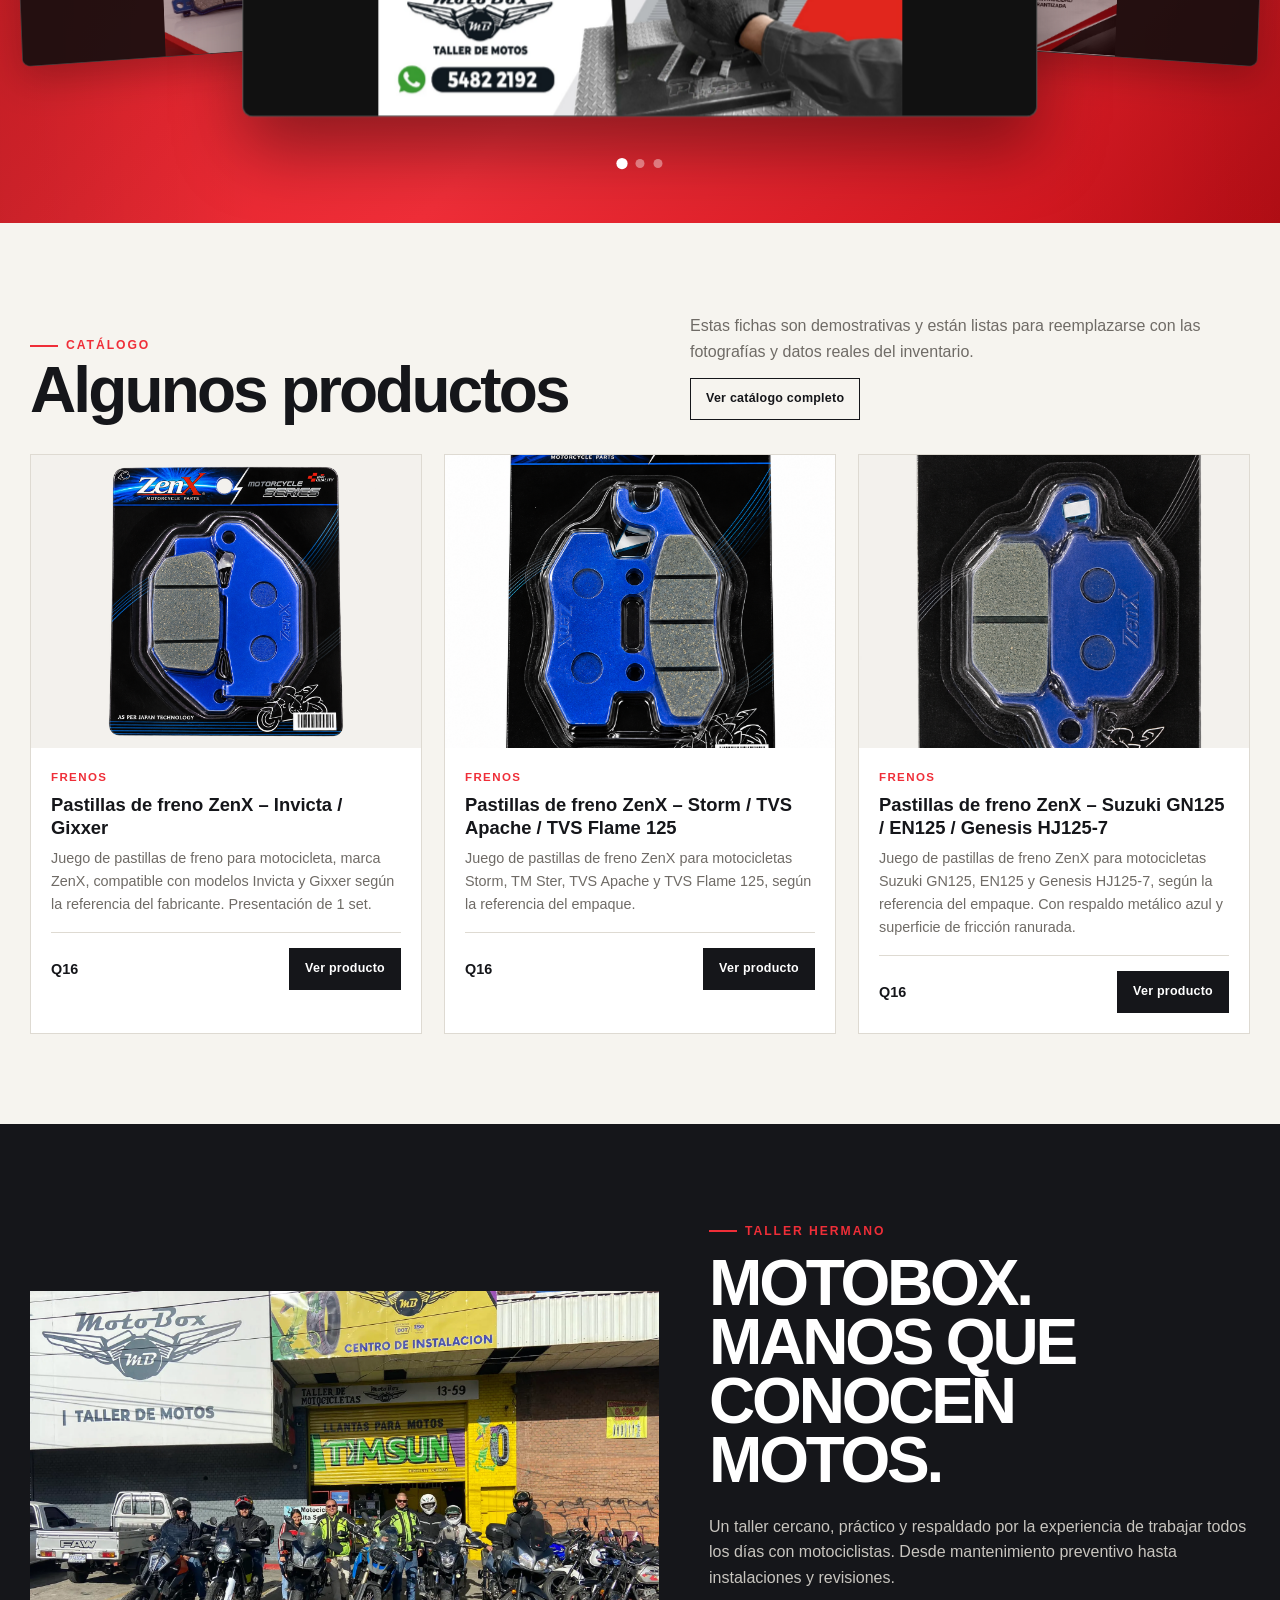
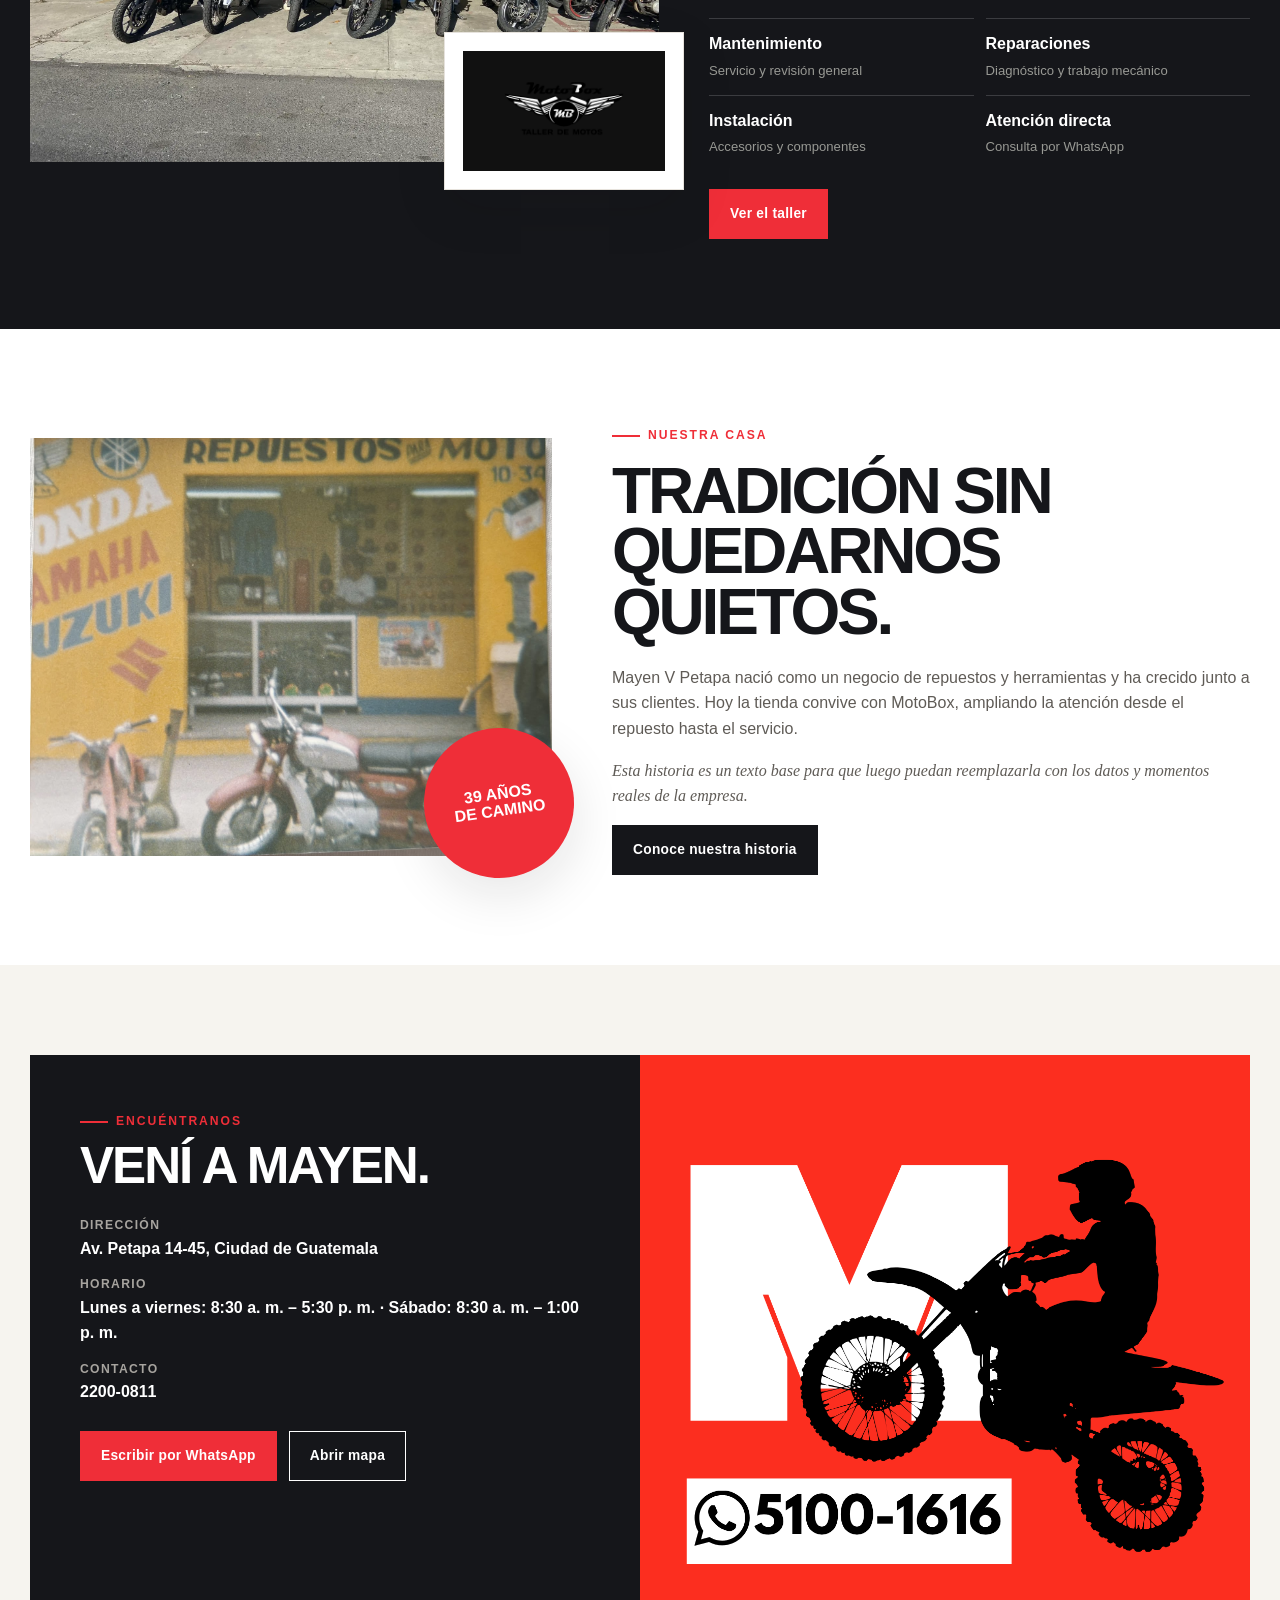
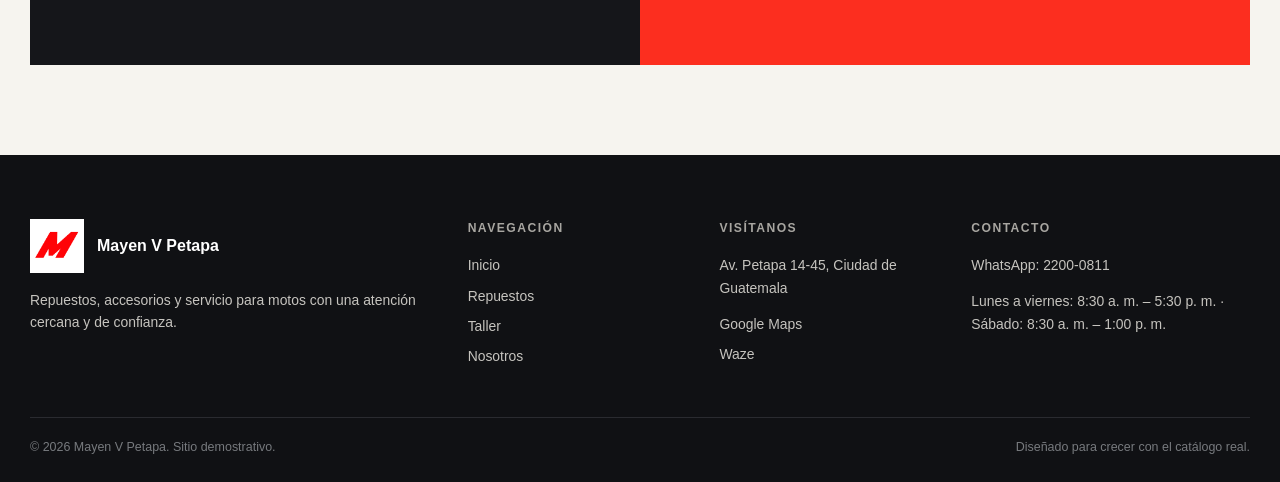
==== commit d3db3a1f: "nuevo update" ====
--- a/index.html
+++ b/index.html
@@ -19,7 +19,7 @@
 </header><main>
 <section class="hero"><div class="container hero-grid">
   <div class="hero-copy"><span class="eyebrow">Desde 1987 · tradición sobre ruedas</span><h1>TODO PARA<br>TU <span class="red">MOTO.</span></h1><p>Repuestos, accesorios y herramientas con atención directa. Y cuando toca meter mano, MotoBox está a la par: nuestro taller hermano para mantener tu moto lista para seguir rodando.</p><div class="hero-actions"><a class="btn btn--red" href="repuestos.html">Ver repuestos</a><a class="btn btn--outline" href="taller.html">Conocer MotoBox</a></div><div class="hero-trust"><div><strong>39</strong><span>años de experiencia</span></div><div><strong>Mayen + MotoBox</strong><span>tienda y taller en un mismo lugar</span></div></div></div>
-  <div class="hero-media"><div class="hero-mark">M</div><div class="hero-photo"><img src="assets/images/local-mayen.webp" alt="Fachada de Mayen V Petapa y MotoBox"></div><div class="hero-card"><small>Mayen V Petapa</small><strong>Un negocio de toda la vida, con una web a la altura de lo que hacemos.</strong></div></div>
+  <div class="hero-media"><div class="hero-mark">M</div><div class="hero-photo"><img src="assets/images/inicio.png" alt="Mayen V Petapa"></div><div class="hero-card"><small>Mayen V Petapa</small><strong>Un negocio de toda la vida, con una web a la altura de lo que hacemos.</strong></div></div>
 </div></section>
 <section class="section"><div class="container"><div class="quick-grid">
 <a class="quick-card" href="repuestos.html"><span class="num">01</span><span class="arrow">↗</span><div><h3>Repuestos y accesorios</h3><p>Explora el catálogo y consulta disponibilidad por WhatsApp.</p></div></a>
@@ -29,8 +29,8 @@
 <section class="media-band" data-news-section hidden aria-label="Novedades de Mayen"><div class="media-carousel"><button class="media-arrow prev" type="button" data-news-prev aria-label="Anterior">‹</button><div class="media-stage" data-news-track></div><button class="media-arrow next" type="button" data-news-next aria-label="Siguiente">›</button><div class="media-dots" data-news-dots></div></div></section>
 <section class="section section--soft"><div class="container"><div class="section-head"><div><span class="eyebrow">Catálogo</span><h2>Algunos productos</h2></div><div><p>Estas fichas son demostrativas y están listas para reemplazarse con las fotografías y datos reales del inventario.</p><a class="btn btn--outline btn--small" href="repuestos.html" style="margin-top:14px">Ver catálogo completo</a></div></div><div class="product-grid" data-featured-products></div></div></section>
 <section class="section section--dark"><div class="container motobox-grid"><div class="motobox-photo"><img src="assets/images/taller-motobox.webp" alt="Clientes y motocicletas frente a MotoBox"><div class="motobox-logo-card"><img src="assets/images/logo-motobox.webp" alt="MotoBox Taller de Motos"></div></div><div class="motobox-copy"><span class="eyebrow">Taller hermano</span><h2>MOTOBOX.<br>MANOS QUE CONOCEN MOTOS.</h2><p>Un taller cercano, práctico y respaldado por la experiencia de trabajar todos los días con motociclistas. Desde mantenimiento preventivo hasta instalaciones y revisiones.</p><div class="service-mini"><div><strong>Mantenimiento</strong><span>Servicio y revisión general</span></div><div><strong>Reparaciones</strong><span>Diagnóstico y trabajo mecánico</span></div><div><strong>Instalación</strong><span>Accesorios y componentes</span></div><div><strong>Atención directa</strong><span>Consulta por WhatsApp</span></div></div><a class="btn btn--red" href="taller.html">Ver el taller</a></div></div></section>
-<section class="section"><div class="container story-grid"><div class="story-photo"><img src="assets/images/local-mayen.webp" alt="Local de Mayen V Petapa"><div class="story-stamp">39 AÑOS<br>DE CAMINO</div></div><div class="story-copy"><span class="eyebrow">Nuestra casa</span><h2>TRADICIÓN SIN QUEDARNOS QUIETOS.</h2><p>Mayen V Petapa nació como un negocio de repuestos y herramientas y ha crecido junto a sus clientes. Hoy la tienda convive con MotoBox, ampliando la atención desde el repuesto hasta el servicio.</p><p class="kicker">Esta historia es un texto base para que luego puedan reemplazarla con los datos y momentos reales de la empresa.</p><a class="btn btn--dark" href="nosotros.html">Conoce nuestra historia</a></div></div></section>
-<section class="section section--soft"><div class="container"><div class="visit-card"><div class="visit-copy"><span class="eyebrow">Encuéntranos</span><h2>VENÍ A MAYEN.</h2><div class="visit-details"><div><span>Dirección</span><strong data-business-address></strong></div><div><span>Horario</span><strong data-business-hours></strong></div><div><span>Contacto</span><strong data-business-phone></strong></div></div><div class="hero-actions"><a class="btn btn--red" data-whatsapp-general target="_blank" rel="noopener">Escribir por WhatsApp</a><a class="btn btn--outline-light" data-maps-link target="_blank" rel="noopener">Abrir mapa</a></div></div><div class="visit-photo"><img src="assets/images/local-mayen.webp" alt="Fachada de Mayen V Petapa"></div></div></div></section>
+<section class="section"><div class="container story-grid"><div class="story-photo"><img src="assets/images/old.jpg" alt="Fotografía histórica de Mayen V Petapa"><div class="story-stamp">39 AÑOS<br>DE CAMINO</div></div><div class="story-copy"><span class="eyebrow">Nuestra casa</span><h2>TRADICIÓN SIN QUEDARNOS QUIETOS.</h2><p>Mayen V Petapa nació como un negocio de repuestos y herramientas y ha crecido junto a sus clientes. Hoy la tienda convive con MotoBox, ampliando la atención desde el repuesto hasta el servicio.</p><p class="kicker">Esta historia es un texto base para que luego puedan reemplazarla con los datos y momentos reales de la empresa.</p><a class="btn btn--dark" href="nosotros.html">Conoce nuestra historia</a></div></div></section>
+<section class="section section--soft"><div class="container"><div class="visit-card"><div class="visit-copy"><span class="eyebrow">Encuéntranos</span><h2>VENÍ A MAYEN.</h2><div class="visit-details"><div><span>Dirección</span><strong data-business-address></strong></div><div><span>Horario</span><strong data-business-hours></strong></div><div><span>Contacto</span><strong data-business-phone></strong></div></div><div class="hero-actions"><a class="btn btn--red" data-whatsapp-general target="_blank" rel="noopener">Escribir por WhatsApp</a><a class="btn btn--outline-light" data-maps-link target="_blank" rel="noopener">Abrir mapa</a></div></div><div class="visit-photo"><img src="assets/images/visita.png" alt="Mayen V Petapa - repuestos, accesorios y contacto"></div></div></div></section>
 </main><footer class="site-footer">
   <div class="container">
     <div class="footer-grid">
